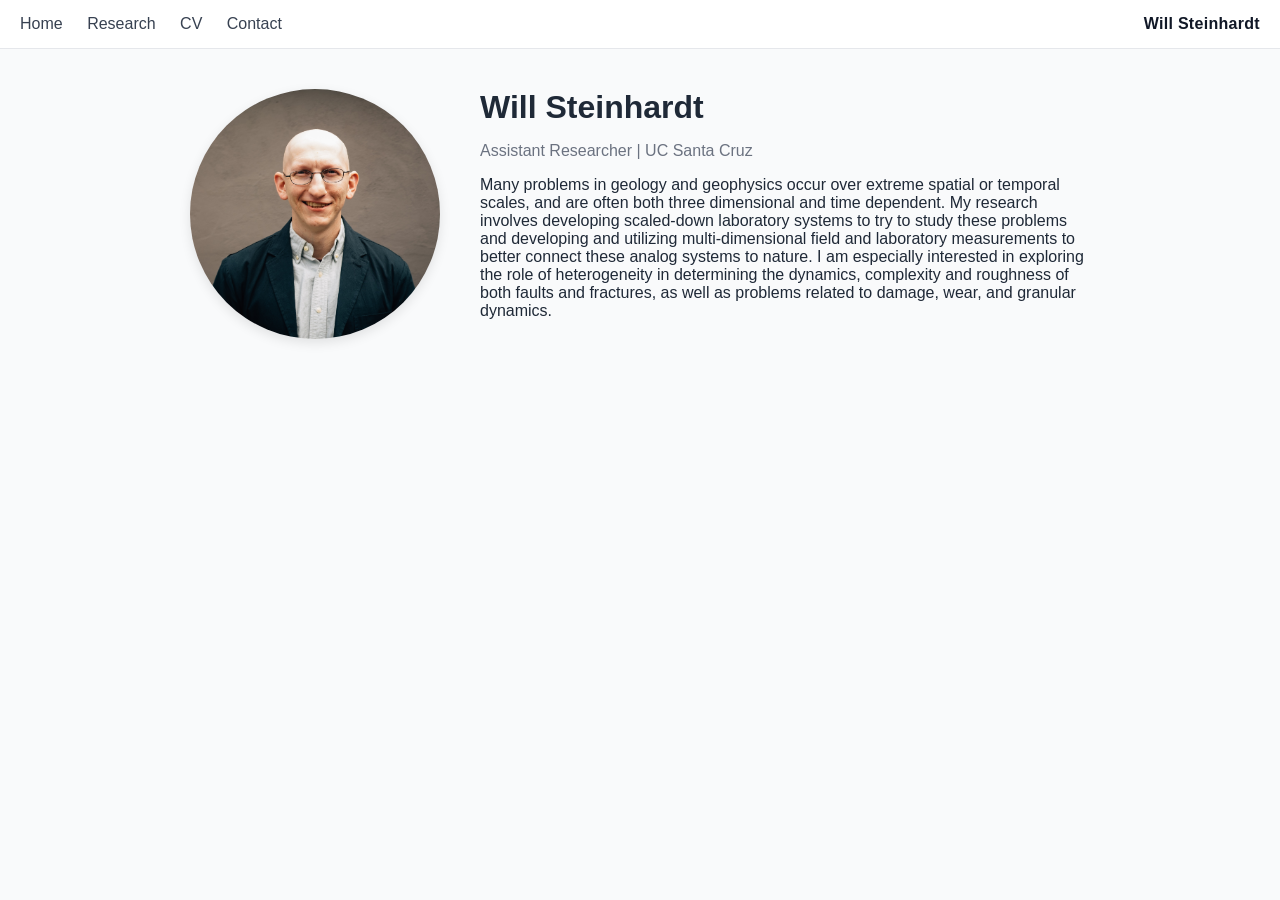
==== index.html @ 65336da1 "Update index.html" ====
<!DOCTYPE html>
<html>
<head>
    <title>Will Steinhardt</title>
    <meta name="viewport" content="width=device-width, initial-scale=1">
    <link rel="stylesheet" href="style.css">
</head>

    <!-- Google tag (gtag.js) -->
<script async src="https://www.googletagmanager.com/gtag/js?id=G-PKY3SVM5HY"></script>
<script>
  window.dataLayer = window.dataLayer || [];
  function gtag(){dataLayer.push(arguments);}
  gtag('js', new Date());

  gtag('config', 'G-PKY3SVM5HY');
</script>

<body>

<nav>
    <div class="nav-left">
        <a href="index.html">Home</a>
        <a href="research.html">Research</a>
        <a href="cv.pdf" target="_blank">CV</a>
        <a href="contact.html">Contact</a>
    </div>

    <div class="nav-right">
        <span class="nav-name">
            <a href="index.html">Will Steinhardt</a>
        </span>
    </div>
</nav>
    
<div class="container">

    <div class="profile">
    <div class="profile-left">
        <img src="images/profile.jpg">
    </div>

    <div class="profile-right">
        <h1>Will Steinhardt</h1>
        <p class="title">
            Assistant Researcher | UC Santa Cruz
        </p>

        <p>
                Many problems in geology and geophysics occur over extreme spatial or temporal scales, and are often both three dimensional and time dependent. My research involves developing scaled-down laboratory systems to try to study these problems and developing and utilizing multi-dimensional field and laboratory measurements to better connect these analog systems to nature. I am especially interested in exploring the role of heterogeneity in determining the dynamics, complexity and roughness of both faults and fractures, as well as problems related to damage, wear, and granular dynamics.

        </p>
    </div>
</div>


    

</div>

</body>
</html>
---- style.css ----
body {
    font-family: -apple-system, BlinkMacSystemFont, "Segoe UI", Roboto, sans-serif;
    margin: 0;
    background-color: #f9fafb;
    color: #1f2937;
}

/* Navigation */
nav {
    display: flex;
    justify-content: space-between;
    align-items: center;
    background: white;
    border-bottom: 1px solid #e5e7eb;
    padding: 15px 20px;
    position: sticky;
    top: 0;
}

.nav-left a {
    margin-right: 20px;
    text-decoration: none;
    color: #374151;
    font-weight: 500;
}

.nav-left a:hover {
    color: #111827;
}

.nav-name {
    font-weight: 600;
    color: #111827;
    letter-spacing: 0.3px;
}

.nav-name a {
    text-decoration: none;
    color: inherit;
}

/* Layout */
.container {
    max-width: 900px;
    margin: auto;
    padding: 40px 20px;
}

/* Cards */
.card, .project {
    background: white;
    padding: 20px;
    border-radius: 12px;
    margin-top: 20px;
    box-shadow: 0 4px 12px rgba(0,0,0,0.05);
}

/* Profile section */
.profile {
    display: grid;
    grid-template-columns: 250px 1fr;
    gap: 40px;
    align-items: start;
}

.profile-left img {
    width: 100%;
    border-radius: 50%;
    box-shadow: 0 4px 12px rgba(0,0,0,0.1);
}

.profile-right h1 {
    margin-top: 0;
    margin-bottom: 10px;
}

.title {
    color: #6b7280;
    margin-bottom: 15px;
}

/* Images & videos */
.project img,
.project video {
    width: 100%;
    border-radius: 10px;
    margin-top: 10px;
}

/* Multi-image rows */
.image-row {
    display: flex;
    gap: 10px;
    margin-top: 15px;
    align-items: flex-start;
}

.image-row img {
    width: 100%;
    height: 240px;   /* increase from auto */
    object-fit: contain;
    border-radius: 10px;
    flex: 1;
}

/* Buttons */
a.button {
    display: inline-block;
    padding: 12px 16px;
    background: #2563eb;
    color: white;
    border-radius: 8px;
    text-decoration: none;
    margin-top: 20px;
}

a.button:hover {
    background: #1d4ed8;
}

/* Email link */
a.email {
    color: #2563eb;
    text-decoration: none;
}

a.email:hover {
    text-decoration: underline;
}

.lightbox {
    display: none;
    position: fixed;
    z-index: 1000;
    top: 0;
    left: 0;
    width: 100%;
    height: 100%;
    background: rgba(0,0,0,0.8);
    justify-content: center;
    align-items: center;
}

.lightbox img {
    max-width: 100%;
    max-height: 85vh;
    display: block;
    border-radius: 6px;
}

.lightbox-content {
    background: white;
    padding: 10px;
    border-radius: 8px;
    border: 1px solid #e5e7eb;
    box-shadow: 0 8px 30px rgba(0,0,0,0.2);
}

.project img {
    cursor: pointer;
    transition: transform 0.2s ease;
}

.project img:hover {
    transform: scale(1.02);
}

.project-side {
    display: grid;
    grid-template-columns: 1.2fr 1fr;
    gap: 25px;
    align-items: center;
}

.project-side img {
    width: 100%;
    border-radius: 10px;
}

/* Mobile */
@media (max-width: 600px) {
    .profile {
        grid-template-columns: 1fr;
    }

    .profile-left {
        text-align: center;
    }

    .profile-left img {
        width: 180px;
    }

    .image-row {
        flex-direction: column;
    }

    nav {
        flex-direction: column;
        align-items: flex-start;
        gap: 10px;
    }

    .nav-right {
        align-self: flex-end;
    }
    .project-side {
        grid-template-columns: 1fr;
    }
}
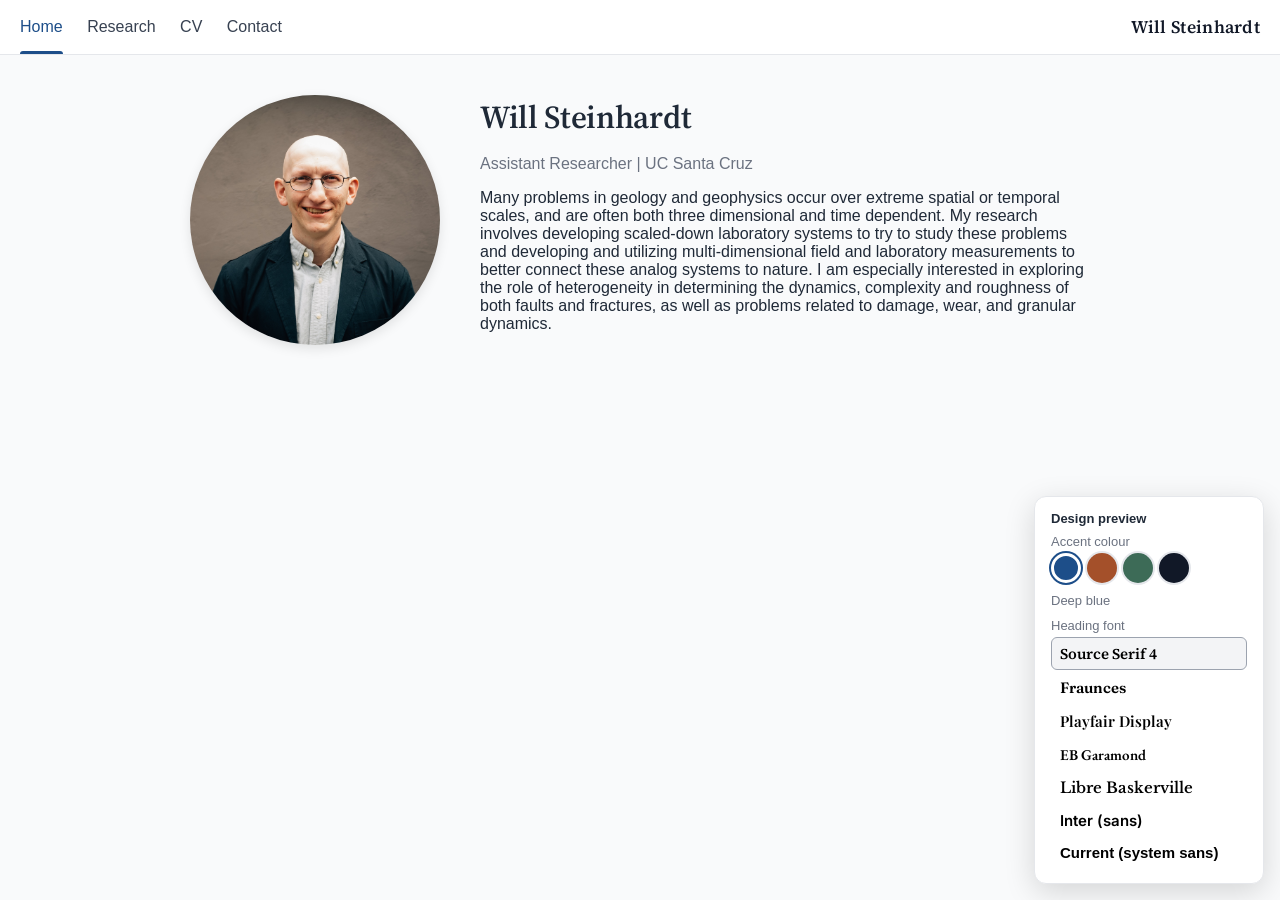
==== commit f28e4508: "Design preview: accent colour, heading font, sliding nav underline Co-Authored-By: Claude Opus 5.5 <" ====
--- a/index.html
+++ b/index.html
@@ -1,6 +1,7 @@
 <!DOCTYPE html>
 <html>
 <head>
+    <meta charset="utf-8">
     <title>Will Steinhardt</title>
     <meta name="viewport" content="width=device-width, initial-scale=1">
     <link rel="stylesheet" href="style.css">
@@ -58,5 +59,7 @@
 
 </div>
 
+<script src="nav.js"></script>
+<script src="preview-switcher.js"></script>
 </body>
 </html>
--- a/style.css
+++ b/style.css
@@ -1,3 +1,9 @@
+:root {
+    --accent: #1d4e89;
+    --accent-dark: #163b68;
+    --heading-font: "Source Serif 4", Georgia, serif;
+}
+
 body {
     font-family: -apple-system, BlinkMacSystemFont, "Segoe UI", Roboto, sans-serif;
     margin: 0;
@@ -15,6 +21,11 @@
     padding: 15px 20px;
     position: sticky;
     top: 0;
+    z-index: 10;
+}
+
+.nav-left {
+    position: relative;
 }
 
 .nav-left a {
@@ -22,13 +33,36 @@
     text-decoration: none;
     color: #374151;
     font-weight: 500;
-}
-
-.nav-left a:hover {
-    color: #111827;
+    transition: color 0.2s ease;
+}
+
+.nav-left a:hover,
+.nav-left a.active {
+    color: var(--accent);
+}
+
+/* Sliding underline that sits on the nav's bottom border */
+.nav-indicator {
+    position: absolute;
+    left: 0;
+    bottom: -18px;
+    height: 3px;
+    border-radius: 3px 3px 0 0;
+    background: var(--accent);
+    transition: transform 0.35s ease, width 0.35s ease, opacity 0.2s ease;
+    pointer-events: none;
+}
+
+/* Headings */
+h1, h2 {
+    font-family: var(--heading-font);
+    font-weight: 600;
+    letter-spacing: -0.01em;
 }
 
 .nav-name {
+    font-family: var(--heading-font);
+    font-size: 1.1em;
     font-weight: 600;
     color: #111827;
     letter-spacing: 0.3px;
@@ -95,7 +129,8 @@
     align-items: flex-start;
 }
 
-.image-row img {
+.image-row img,
+.image-row video {
     width: 100%;
     height: 240px;   /* increase from auto */
     object-fit: contain;
@@ -107,7 +142,7 @@
 a.button {
     display: inline-block;
     padding: 12px 16px;
-    background: #2563eb;
+    background: var(--accent);
     color: white;
     border-radius: 8px;
     text-decoration: none;
@@ -115,12 +150,12 @@
 }
 
 a.button:hover {
-    background: #1d4ed8;
+    background: var(--accent-dark);
 }
 
 /* Email link */
 a.email {
-    color: #2563eb;
+    color: var(--accent);
     text-decoration: none;
 }
 
@@ -201,6 +236,10 @@
         gap: 10px;
     }
 
+    .nav-indicator {
+        bottom: -6px;
+    }
+
     .nav-right {
         align-self: flex-end;
     }
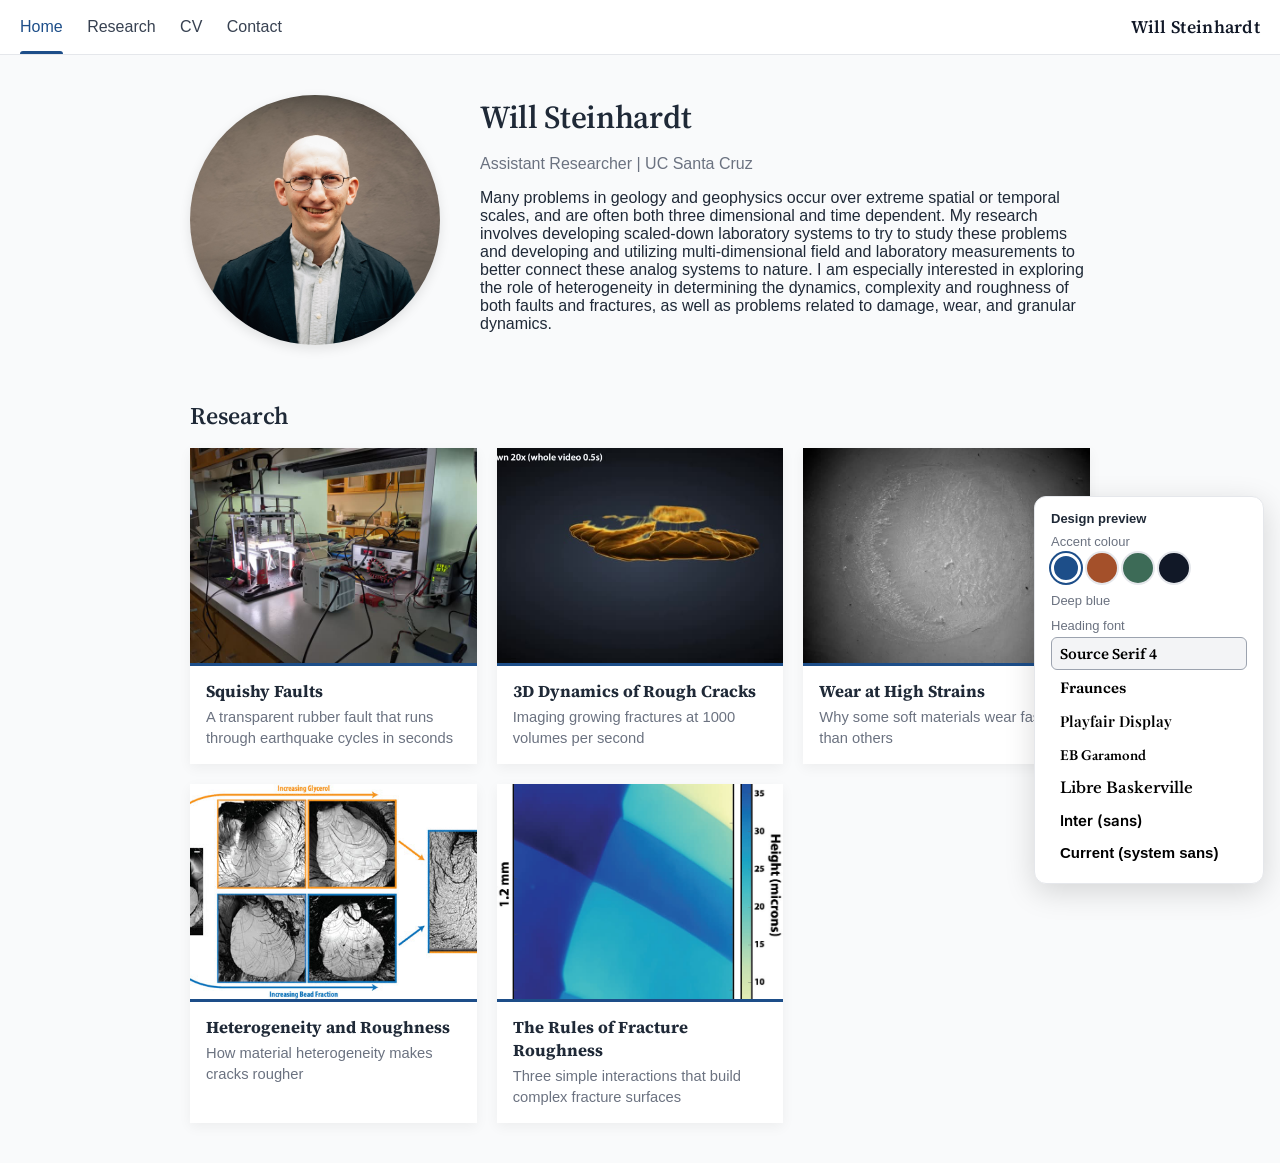
==== commit a314d099: "Preview: square research images with enlarge badge, home page research cards Co-Authored-By: Claude " ====
--- a/index.html
+++ b/index.html
@@ -54,8 +54,44 @@
     </div>
 </div>
 
-
-    
+    <h2 class="section-title">Research</h2>
+    <div class="highlights">
+        <a class="highlight" href="research.html#squishy-faults">
+            <img src="images/thumbs/squishy-faults.jpg" alt="Squishy Faults" loading="lazy">
+            <span class="highlight-text">
+                <strong>Squishy Faults</strong>
+                <span>A transparent rubber fault that runs through earthquake cycles in seconds</span>
+            </span>
+        </a>
+        <a class="highlight" href="research.html#3d-dynamics">
+            <img src="images/thumbs/3d-dynamics.jpg" alt="3D Dynamics of Rough Cracks" loading="lazy">
+            <span class="highlight-text">
+                <strong>3D Dynamics of Rough Cracks</strong>
+                <span>Imaging growing fractures at 1000 volumes per second</span>
+            </span>
+        </a>
+        <a class="highlight" href="research.html#wear">
+            <img src="images/thumbs/wear.jpg" alt="Wear at High Strains" loading="lazy">
+            <span class="highlight-text">
+                <strong>Wear at High Strains</strong>
+                <span>Why some soft materials wear faster than others</span>
+            </span>
+        </a>
+        <a class="highlight" href="research.html#heterogeneity">
+            <img src="images/thumbs/heterogeneity.jpg" alt="Heterogeneity and Roughness" loading="lazy">
+            <span class="highlight-text">
+                <strong>Heterogeneity and Roughness</strong>
+                <span>How material heterogeneity makes cracks rougher</span>
+            </span>
+        </a>
+        <a class="highlight" href="research.html#roughness-rules">
+            <img src="images/thumbs/roughness-rules.jpg" alt="The Rules of Fracture Roughness" loading="lazy">
+            <span class="highlight-text">
+                <strong>The Rules of Fracture Roughness</strong>
+                <span>Three simple interactions that build complex fracture surfaces</span>
+            </span>
+        </a>
+    </div>
 
 </div>
 
--- a/style.css
+++ b/style.css
@@ -117,25 +117,88 @@
 .project img,
 .project video {
     width: 100%;
-    border-radius: 10px;
     margin-top: 10px;
 }
 
 /* Multi-image rows */
 .image-row {
     display: flex;
-    gap: 10px;
+    gap: 12px;
     margin-top: 15px;
     align-items: flex-start;
-}
-
-.image-row img,
+    justify-content: center;
+}
+
 .image-row video {
     width: 100%;
-    height: 240px;   /* increase from auto */
+    height: 240px;
     object-fit: contain;
-    border-radius: 10px;
     flex: 1;
+}
+
+/* Click-to-enlarge images: the frame hugs the picture, with an expand badge */
+.zoomable {
+    position: relative;
+    display: inline-block;
+    line-height: 0;
+    min-width: 0;
+    margin-top: 10px;
+    cursor: zoom-in;
+}
+
+.image-row .zoomable {
+    margin-top: 0;
+    flex: 0 1 auto;
+}
+
+.zoomable img {
+    display: block;
+    width: auto;
+    height: auto;
+    max-width: 100%;
+    max-height: 240px;
+    margin: 0;
+}
+
+.zoomable::after {
+    content: "";
+    position: absolute;
+    inset: 0;
+    background: rgba(0,0,0,0);
+    transition: background 0.2s ease;
+}
+
+.zoomable:hover::after {
+    background: rgba(0,0,0,0.08);
+}
+
+.zoom-hint {
+    position: absolute;
+    right: 8px;
+    bottom: 8px;
+    z-index: 1;
+    width: 30px;
+    height: 30px;
+    border-radius: 50%;
+    display: flex;
+    align-items: center;
+    justify-content: center;
+    background: rgba(255,255,255,0.92);
+    color: #1f2937;
+    box-shadow: 0 1px 4px rgba(0,0,0,0.25);
+    transition: background 0.2s ease, color 0.2s ease, transform 0.2s ease;
+}
+
+.zoomable:hover .zoom-hint,
+.zoomable:focus-visible .zoom-hint {
+    background: var(--accent);
+    color: white;
+    transform: scale(1.1);
+}
+
+.zoomable:focus-visible {
+    outline: 3px solid var(--accent);
+    outline-offset: 3px;
 }
 
 /* Buttons */
@@ -180,7 +243,6 @@
     max-width: 100%;
     max-height: 85vh;
     display: block;
-    border-radius: 6px;
 }
 
 .lightbox-content {
@@ -191,15 +253,6 @@
     box-shadow: 0 8px 30px rgba(0,0,0,0.2);
 }
 
-.project img {
-    cursor: pointer;
-    transition: transform 0.2s ease;
-}
-
-.project img:hover {
-    transform: scale(1.02);
-}
-
 .project-side {
     display: grid;
     grid-template-columns: 1.2fr 1fr;
@@ -207,10 +260,7 @@
     align-items: center;
 }
 
-.project-side img {
-    width: 100%;
-    border-radius: 10px;
-}
+
 
 /* Mobile */
 @media (max-width: 600px) {
@@ -228,6 +278,11 @@
 
     .image-row {
         flex-direction: column;
+        align-items: center;
+    }
+
+    .zoomable img {
+        max-height: 320px;
     }
 
     nav {
@@ -247,3 +302,64 @@
         grid-template-columns: 1fr;
     }
 }
+
+/* Home page research highlights */
+.project {
+    scroll-margin-top: 80px;
+}
+
+.section-title {
+    margin-top: 50px;
+    margin-bottom: 16px;
+}
+
+.highlights {
+    display: grid;
+    grid-template-columns: repeat(auto-fill, minmax(260px, 1fr));
+    gap: 20px;
+}
+
+.highlight {
+    display: block;
+    background: white;
+    color: inherit;
+    text-decoration: none;
+    box-shadow: 0 4px 12px rgba(0,0,0,0.05);
+    transition: transform 0.2s ease, box-shadow 0.2s ease;
+}
+
+.highlight img {
+    display: block;
+    width: 100%;
+    aspect-ratio: 4 / 3;
+    object-fit: cover;
+    background: #111827;
+}
+
+.highlight-text {
+    display: block;
+    padding: 14px 16px 16px;
+    border-top: 3px solid var(--accent);
+}
+
+.highlight-text strong {
+    display: block;
+    font-family: var(--heading-font);
+    font-size: 1.05em;
+    margin-bottom: 4px;
+}
+
+.highlight-text span {
+    color: #6b7280;
+    font-size: 0.92em;
+    line-height: 1.4;
+}
+
+.highlight:hover {
+    transform: translateY(-3px);
+    box-shadow: 0 10px 24px rgba(0,0,0,0.1);
+}
+
+.highlight:hover strong {
+    color: var(--accent);
+}
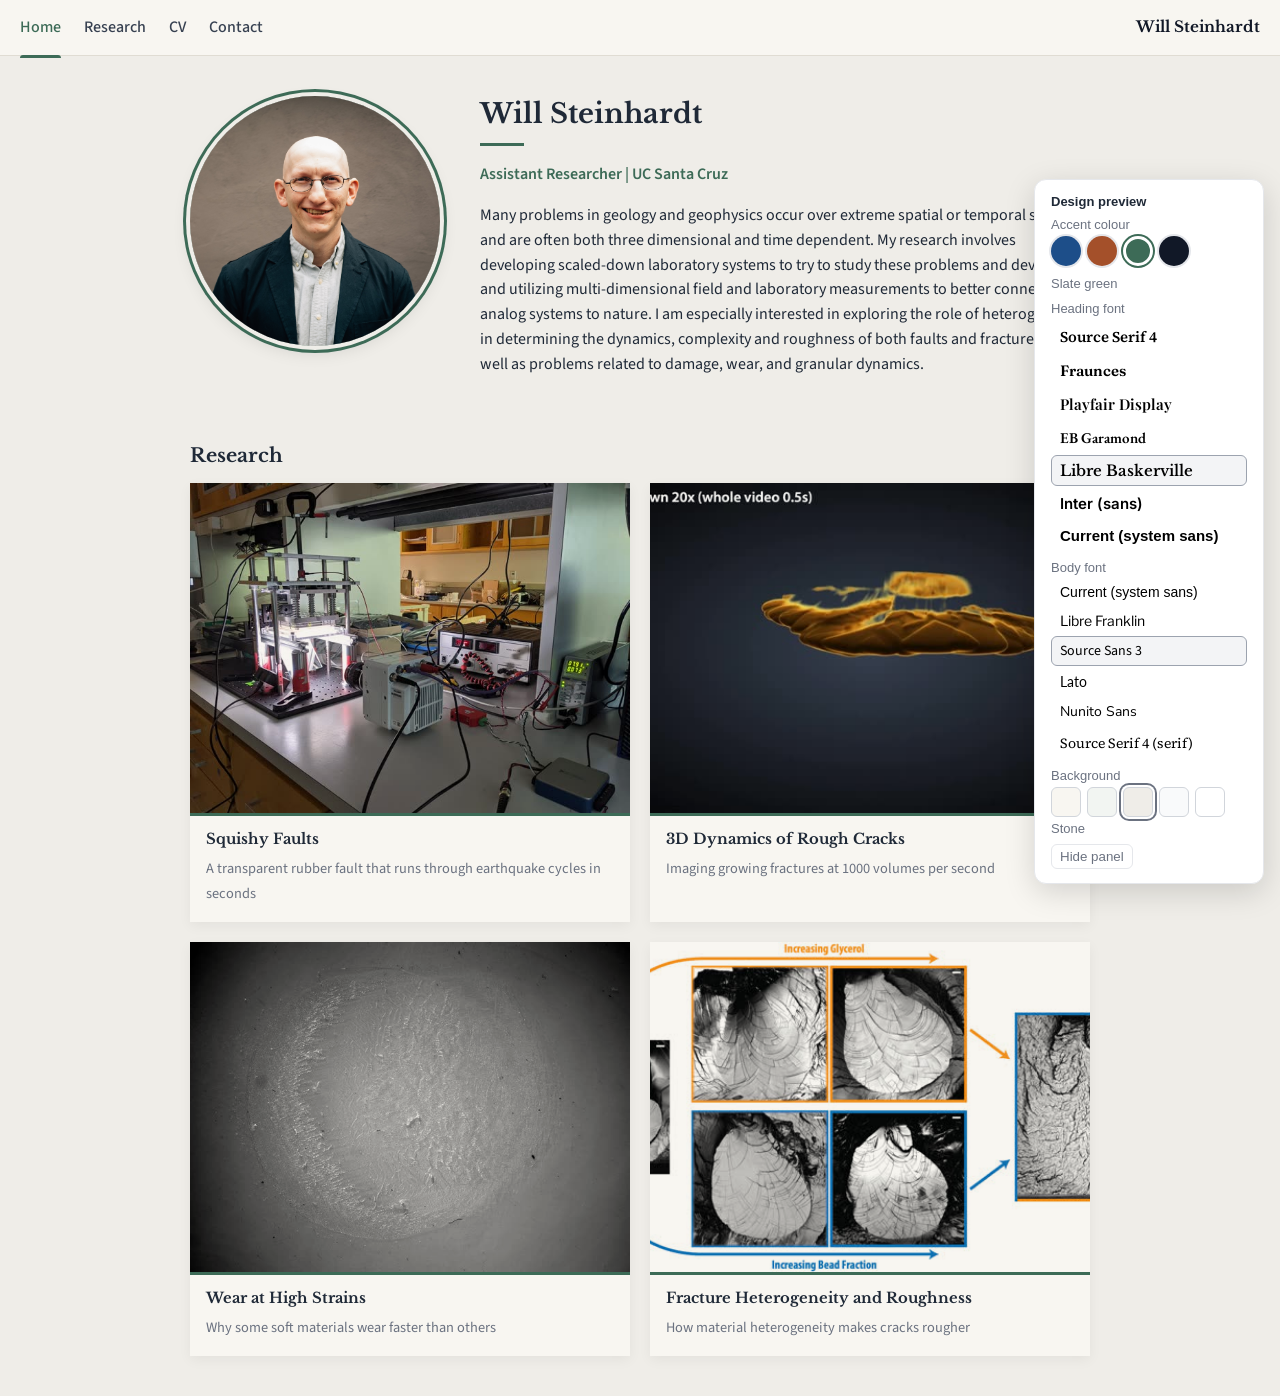
==== commit fb4c16c7: "Preview: home research cards as 2x2 grid Co-Authored-By: Claude Opus 5.5 <noreply@anthropic.com>" ====
--- a/index.html
+++ b/index.html
@@ -78,17 +78,10 @@
             </span>
         </a>
         <a class="highlight" href="research.html#heterogeneity">
-            <img src="images/thumbs/heterogeneity.jpg" alt="Heterogeneity and Roughness" loading="lazy">
+            <img src="images/thumbs/heterogeneity.jpg" alt="Fracture Heterogeneity and Roughness" loading="lazy">
             <span class="highlight-text">
-                <strong>Heterogeneity and Roughness</strong>
+                <strong>Fracture Heterogeneity and Roughness</strong>
                 <span>How material heterogeneity makes cracks rougher</span>
-            </span>
-        </a>
-        <a class="highlight" href="research.html#roughness-rules">
-            <img src="images/thumbs/roughness-rules.jpg" alt="The Rules of Fracture Roughness" loading="lazy">
-            <span class="highlight-text">
-                <strong>The Rules of Fracture Roughness</strong>
-                <span>Three simple interactions that build complex fracture surfaces</span>
             </span>
         </a>
     </div>
--- a/style.css
+++ b/style.css
@@ -1,14 +1,24 @@
 :root {
-    --accent: #1d4e89;
-    --accent-dark: #163b68;
-    --heading-font: "Source Serif 4", Georgia, serif;
+    --accent: #3d6b57;
+    --accent-dark: #2f5343;
+    --accent-light: #e3ede8;
+    --page-bg: #efede8;
+    --surface: #f8f6f1;
+    --border: #e0dcd3;
+    --heading-font: "Libre Baskerville", Georgia, serif;
+    --body-font: "Source Sans 3", -apple-system, BlinkMacSystemFont, "Segoe UI", Roboto, sans-serif;
 }
 
 body {
-    font-family: -apple-system, BlinkMacSystemFont, "Segoe UI", Roboto, sans-serif;
+    font-family: var(--body-font);
     margin: 0;
-    background-color: #f9fafb;
+    background-color: var(--page-bg);
     color: #1f2937;
+    line-height: 1.55;
+}
+
+::selection {
+    background: var(--accent-light);
 }
 
 /* Navigation */
@@ -16,8 +26,8 @@
     display: flex;
     justify-content: space-between;
     align-items: center;
-    background: white;
-    border-bottom: 1px solid #e5e7eb;
+    background: var(--surface);
+    border-bottom: 1px solid var(--border);
     padding: 15px 20px;
     position: sticky;
     top: 0;
@@ -53,24 +63,46 @@
     pointer-events: none;
 }
 
+.nav-name {
+    font-family: var(--heading-font);
+    font-size: 0.95em;
+    font-weight: 700;
+    color: #111827;
+}
+
+.nav-name a {
+    text-decoration: none;
+    color: inherit;
+}
+
 /* Headings */
 h1, h2 {
     font-family: var(--heading-font);
-    font-weight: 600;
-    letter-spacing: -0.01em;
-}
-
-.nav-name {
-    font-family: var(--heading-font);
-    font-size: 1.1em;
-    font-weight: 600;
-    color: #111827;
-    letter-spacing: 0.3px;
-}
-
-.nav-name a {
-    text-decoration: none;
-    color: inherit;
+    font-weight: 700;
+    line-height: 1.3;
+}
+
+h1 {
+    font-size: 1.7em;
+}
+
+/* Short accent rule under page titles */
+h1::after {
+    content: "";
+    display: block;
+    width: 44px;
+    height: 3px;
+    margin-top: 12px;
+    background: var(--accent);
+}
+
+h2 {
+    font-size: 1.2em;
+}
+
+.project h2 {
+    color: var(--accent);
+    margin-top: 0.3em;
 }
 
 /* Layout */
@@ -82,11 +114,20 @@
 
 /* Cards */
 .card, .project {
-    background: white;
-    padding: 20px;
-    border-radius: 12px;
-    margin-top: 20px;
+    background: var(--surface);
+    padding: 20px 24px;
+    border-radius: 6px;
+    border-top: 3px solid var(--accent);
+    margin-top: 24px;
     box-shadow: 0 4px 12px rgba(0,0,0,0.05);
+}
+
+.card strong {
+    color: var(--accent);
+}
+
+.project {
+    scroll-margin-top: 80px;
 }
 
 /* Profile section */
@@ -100,16 +141,17 @@
 .profile-left img {
     width: 100%;
     border-radius: 50%;
-    box-shadow: 0 4px 12px rgba(0,0,0,0.1);
+    box-shadow: 0 0 0 4px var(--page-bg), 0 0 0 7px var(--accent), 0 6px 18px rgba(0,0,0,0.12);
 }
 
 .profile-right h1 {
     margin-top: 0;
-    margin-bottom: 10px;
+    margin-bottom: 14px;
 }
 
 .title {
-    color: #6b7280;
+    color: var(--accent);
+    font-weight: 600;
     margin-bottom: 15px;
 }
 
@@ -120,7 +162,7 @@
     margin-top: 10px;
 }
 
-/* Multi-image rows */
+/* Multi-image rows: every item in a row shares one height (set by research.html's script) */
 .image-row {
     display: flex;
     gap: 12px;
@@ -129,35 +171,40 @@
     justify-content: center;
 }
 
-.image-row video {
-    width: 100%;
-    height: 240px;
-    object-fit: contain;
-    flex: 1;
-}
-
-/* Click-to-enlarge images: the frame hugs the picture, with an expand badge */
+/* Click-to-enlarge images and clips, with an expand badge on hover */
 .zoomable {
     position: relative;
-    display: inline-block;
+    display: block;
+    flex: none;
     line-height: 0;
-    min-width: 0;
-    margin-top: 10px;
     cursor: zoom-in;
 }
 
-.image-row .zoomable {
-    margin-top: 0;
-    flex: 0 1 auto;
-}
-
-.zoomable img {
-    display: block;
+.zoomable img,
+.zoomable video {
+    display: block;
+    width: 100%;
+    height: 100%;
+    margin: 0;
+    object-fit: cover;
+}
+
+/* Multiply blends white figure backgrounds into the warm card colour
+   (other colours shift by only a few percent) */
+.zoomable img,
+.zoomable video,
+.lightbox img,
+.lightbox video,
+.highlight img {
+    mix-blend-mode: multiply;
+}
+
+/* Before the script sizes a row, keep items at a sane height */
+.image-row:not(.laid-out) .zoomable img,
+.image-row:not(.laid-out) .zoomable video {
     width: auto;
-    height: auto;
     max-width: 100%;
-    max-height: 240px;
-    margin: 0;
+    height: 240px;
 }
 
 .zoomable::after {
@@ -183,17 +230,26 @@
     display: flex;
     align-items: center;
     justify-content: center;
-    background: rgba(255,255,255,0.92);
-    color: #1f2937;
+    background: var(--accent);
+    color: white;
     box-shadow: 0 1px 4px rgba(0,0,0,0.25);
-    transition: background 0.2s ease, color 0.2s ease, transform 0.2s ease;
+    opacity: 0;
+    transform: scale(0.85);
+    transition: opacity 0.2s ease, transform 0.2s ease;
 }
 
 .zoomable:hover .zoom-hint,
 .zoomable:focus-visible .zoom-hint {
-    background: var(--accent);
-    color: white;
-    transform: scale(1.1);
+    opacity: 1;
+    transform: scale(1);
+}
+
+/* Touch screens have no hover, so keep a small, faint badge visible */
+@media (hover: none) {
+    .zoom-hint {
+        opacity: 0.75;
+        transform: scale(0.8);
+    }
 }
 
 .zoomable:focus-visible {
@@ -207,7 +263,7 @@
     padding: 12px 16px;
     background: var(--accent);
     color: white;
-    border-radius: 8px;
+    border-radius: 6px;
     text-decoration: none;
     margin-top: 20px;
 }
@@ -226,6 +282,7 @@
     text-decoration: underline;
 }
 
+/* Lightbox */
 .lightbox {
     display: none;
     position: fixed;
@@ -237,20 +294,22 @@
     background: rgba(0,0,0,0.8);
     justify-content: center;
     align-items: center;
-}
-
-.lightbox img {
-    max-width: 100%;
+    cursor: zoom-out;
+}
+
+.lightbox img,
+.lightbox video {
+    max-width: 92vw;
     max-height: 85vh;
     display: block;
 }
 
 .lightbox-content {
-    background: white;
+    background: var(--surface);
     padding: 10px;
-    border-radius: 8px;
-    border: 1px solid #e5e7eb;
+    border-top: 3px solid var(--accent);
     box-shadow: 0 8px 30px rgba(0,0,0,0.2);
+    cursor: default;
 }
 
 .project-side {
@@ -260,7 +319,62 @@
     align-items: center;
 }
 
-
+/* Home page research highlights */
+.section-title {
+    margin-top: 50px;
+    margin-bottom: 16px;
+}
+
+.highlights {
+    display: grid;
+    grid-template-columns: repeat(2, 1fr);
+    gap: 20px;
+}
+
+.highlight {
+    display: block;
+    background: var(--surface);
+    color: inherit;
+    text-decoration: none;
+    box-shadow: 0 4px 12px rgba(0,0,0,0.05);
+    transition: transform 0.2s ease, box-shadow 0.2s ease;
+}
+
+.highlight img {
+    display: block;
+    width: 100%;
+    aspect-ratio: 4 / 3;
+    object-fit: cover;
+}
+
+.highlight-text {
+    display: block;
+    padding: 14px 16px 16px;
+    border-top: 3px solid var(--accent);
+}
+
+.highlight-text strong {
+    display: block;
+    font-family: var(--heading-font);
+    font-size: 0.92em;
+    line-height: 1.35;
+    margin-bottom: 6px;
+}
+
+.highlight-text span {
+    color: #6b7280;
+    font-size: 0.9em;
+    line-height: 1.4;
+}
+
+.highlight:hover {
+    transform: translateY(-3px);
+    box-shadow: 0 10px 24px rgba(0,0,0,0.1);
+}
+
+.highlight:hover strong {
+    color: var(--accent);
+}
 
 /* Mobile */
 @media (max-width: 600px) {
@@ -281,10 +395,6 @@
         align-items: center;
     }
 
-    .zoomable img {
-        max-height: 320px;
-    }
-
     nav {
         flex-direction: column;
         align-items: flex-start;
@@ -298,68 +408,93 @@
     .nav-right {
         align-self: flex-end;
     }
+
     .project-side {
         grid-template-columns: 1fr;
     }
-}
-
-/* Home page research highlights */
-.project {
-    scroll-margin-top: 80px;
-}
-
-.section-title {
-    margin-top: 50px;
-    margin-bottom: 16px;
-}
-
-.highlights {
-    display: grid;
-    grid-template-columns: repeat(auto-fill, minmax(260px, 1fr));
-    gap: 20px;
-}
-
-.highlight {
-    display: block;
-    background: white;
-    color: inherit;
-    text-decoration: none;
-    box-shadow: 0 4px 12px rgba(0,0,0,0.05);
-    transition: transform 0.2s ease, box-shadow 0.2s ease;
-}
-
-.highlight img {
-    display: block;
-    width: 100%;
-    aspect-ratio: 4 / 3;
-    object-fit: cover;
-    background: #111827;
-}
-
-.highlight-text {
-    display: block;
-    padding: 14px 16px 16px;
-    border-top: 3px solid var(--accent);
-}
-
-.highlight-text strong {
-    display: block;
-    font-family: var(--heading-font);
-    font-size: 1.05em;
-    margin-bottom: 4px;
-}
-
-.highlight-text span {
+
+    .highlights {
+        grid-template-columns: 1fr;
+    }
+}
+
+/* Related publications at the bottom of each research card */
+.pubs {
+    margin-top: 22px;
+    padding-top: 14px;
+    border-top: 1px solid var(--border);
+}
+
+.pubs h3 {
+    margin: 0 0 8px;
+    font-size: 0.78em;
+    font-weight: 600;
+    letter-spacing: 0.08em;
+    text-transform: uppercase;
+    color: #6b7280;
+}
+
+.pubs ul {
+    list-style: none;
+    margin: 0;
+    padding: 0;
+}
+
+.pubs li {
+    padding: 6px 0 6px 18px;
+    position: relative;
+    line-height: 1.4;
+}
+
+.pubs li::before {
+    content: "";
+    position: absolute;
+    left: 2px;
+    top: 0.95em;
+    width: 7px;
+    height: 7px;
+    background: var(--accent);
+}
+
+.pubs li > a,
+.pub-title {
+    font-weight: 600;
+    color: #1f2937;
+    text-decoration: none;
+}
+
+.pubs li > a {
+    color: var(--accent);
+}
+
+.pubs li > a:hover {
+    text-decoration: underline;
+}
+
+.pubs li > a::after {
+    content: " \2197";
+    font-size: 0.85em;
+}
+
+.pub-venue {
+    display: block;
     color: #6b7280;
     font-size: 0.92em;
-    line-height: 1.4;
-}
-
-.highlight:hover {
-    transform: translateY(-3px);
-    box-shadow: 0 10px 24px rgba(0,0,0,0.1);
-}
-
-.highlight:hover strong {
-    color: var(--accent);
-}
+    font-style: italic;
+}
+
+.pub-tag {
+    font-style: normal;
+    font-size: 0.85em;
+    margin-left: 6px;
+    padding: 1px 7px;
+    border: 1px solid var(--accent);
+    color: var(--accent);
+    text-decoration: none;
+    white-space: nowrap;
+}
+
+.pub-tag:hover {
+    background: var(--accent);
+    color: white;
+}
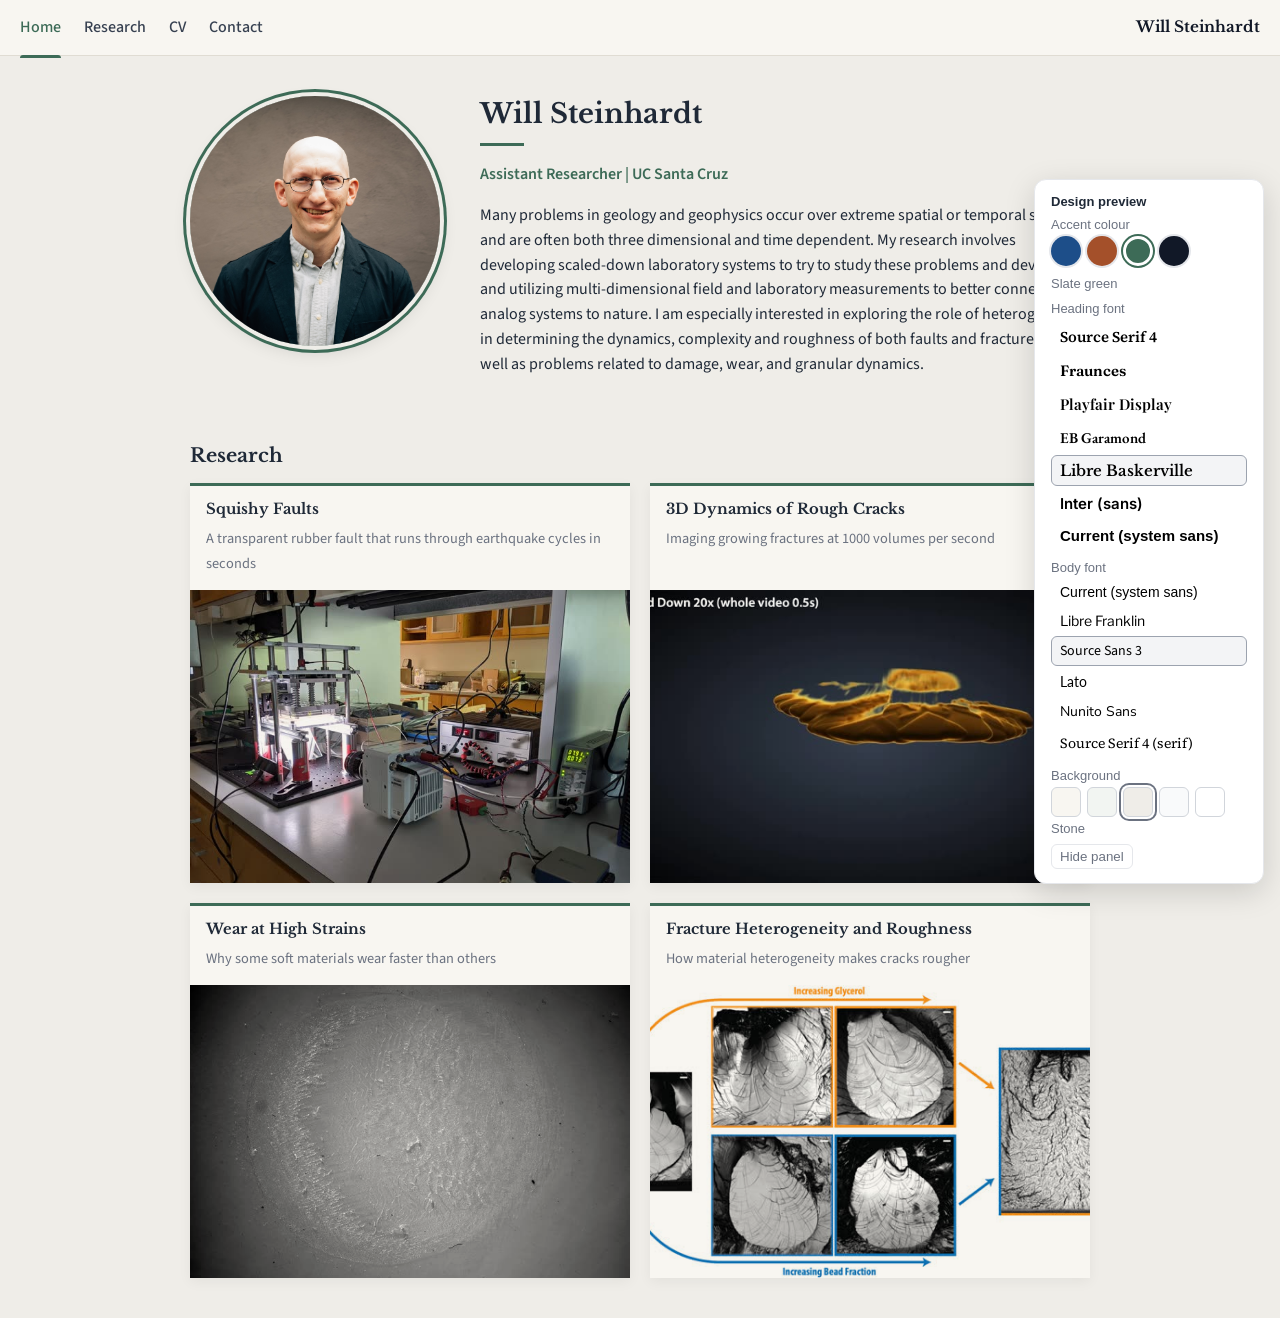
==== commit 5d00f9b1: "Preview: card titles above images, shorter thumbnails Co-Authored-By: Claude Opus 5.5 <noreply@anthr" ====
--- a/index.html
+++ b/index.html
@@ -57,32 +57,32 @@
     <h2 class="section-title">Research</h2>
     <div class="highlights">
         <a class="highlight" href="research.html#squishy-faults">
-            <img src="images/thumbs/squishy-faults.jpg" alt="Squishy Faults" loading="lazy">
             <span class="highlight-text">
                 <strong>Squishy Faults</strong>
                 <span>A transparent rubber fault that runs through earthquake cycles in seconds</span>
             </span>
+            <img src="images/thumbs/squishy-faults.jpg" alt="Squishy Faults" loading="lazy">
         </a>
         <a class="highlight" href="research.html#3d-dynamics">
-            <img src="images/thumbs/3d-dynamics.jpg" alt="3D Dynamics of Rough Cracks" loading="lazy">
             <span class="highlight-text">
                 <strong>3D Dynamics of Rough Cracks</strong>
                 <span>Imaging growing fractures at 1000 volumes per second</span>
             </span>
+            <img src="images/thumbs/3d-dynamics.jpg" alt="3D Dynamics of Rough Cracks" loading="lazy">
         </a>
         <a class="highlight" href="research.html#wear">
-            <img src="images/thumbs/wear.jpg" alt="Wear at High Strains" loading="lazy">
             <span class="highlight-text">
                 <strong>Wear at High Strains</strong>
                 <span>Why some soft materials wear faster than others</span>
             </span>
+            <img src="images/thumbs/wear.jpg" alt="Wear at High Strains" loading="lazy">
         </a>
         <a class="highlight" href="research.html#heterogeneity">
-            <img src="images/thumbs/heterogeneity.jpg" alt="Fracture Heterogeneity and Roughness" loading="lazy">
             <span class="highlight-text">
                 <strong>Fracture Heterogeneity and Roughness</strong>
                 <span>How material heterogeneity makes cracks rougher</span>
             </span>
+            <img src="images/thumbs/heterogeneity.jpg" alt="Fracture Heterogeneity and Roughness" loading="lazy">
         </a>
     </div>
 
--- a/style.css
+++ b/style.css
@@ -332,7 +332,9 @@
 }
 
 .highlight {
-    display: block;
+    display: flex;
+    flex-direction: column;
+    border-top: 3px solid var(--accent);
     background: var(--surface);
     color: inherit;
     text-decoration: none;
@@ -343,14 +345,14 @@
 .highlight img {
     display: block;
     width: 100%;
-    aspect-ratio: 4 / 3;
+    aspect-ratio: 3 / 2;
     object-fit: cover;
 }
 
 .highlight-text {
     display: block;
-    padding: 14px 16px 16px;
-    border-top: 3px solid var(--accent);
+    padding: 14px 16px 14px;
+    flex: 1;
 }
 
 .highlight-text strong {
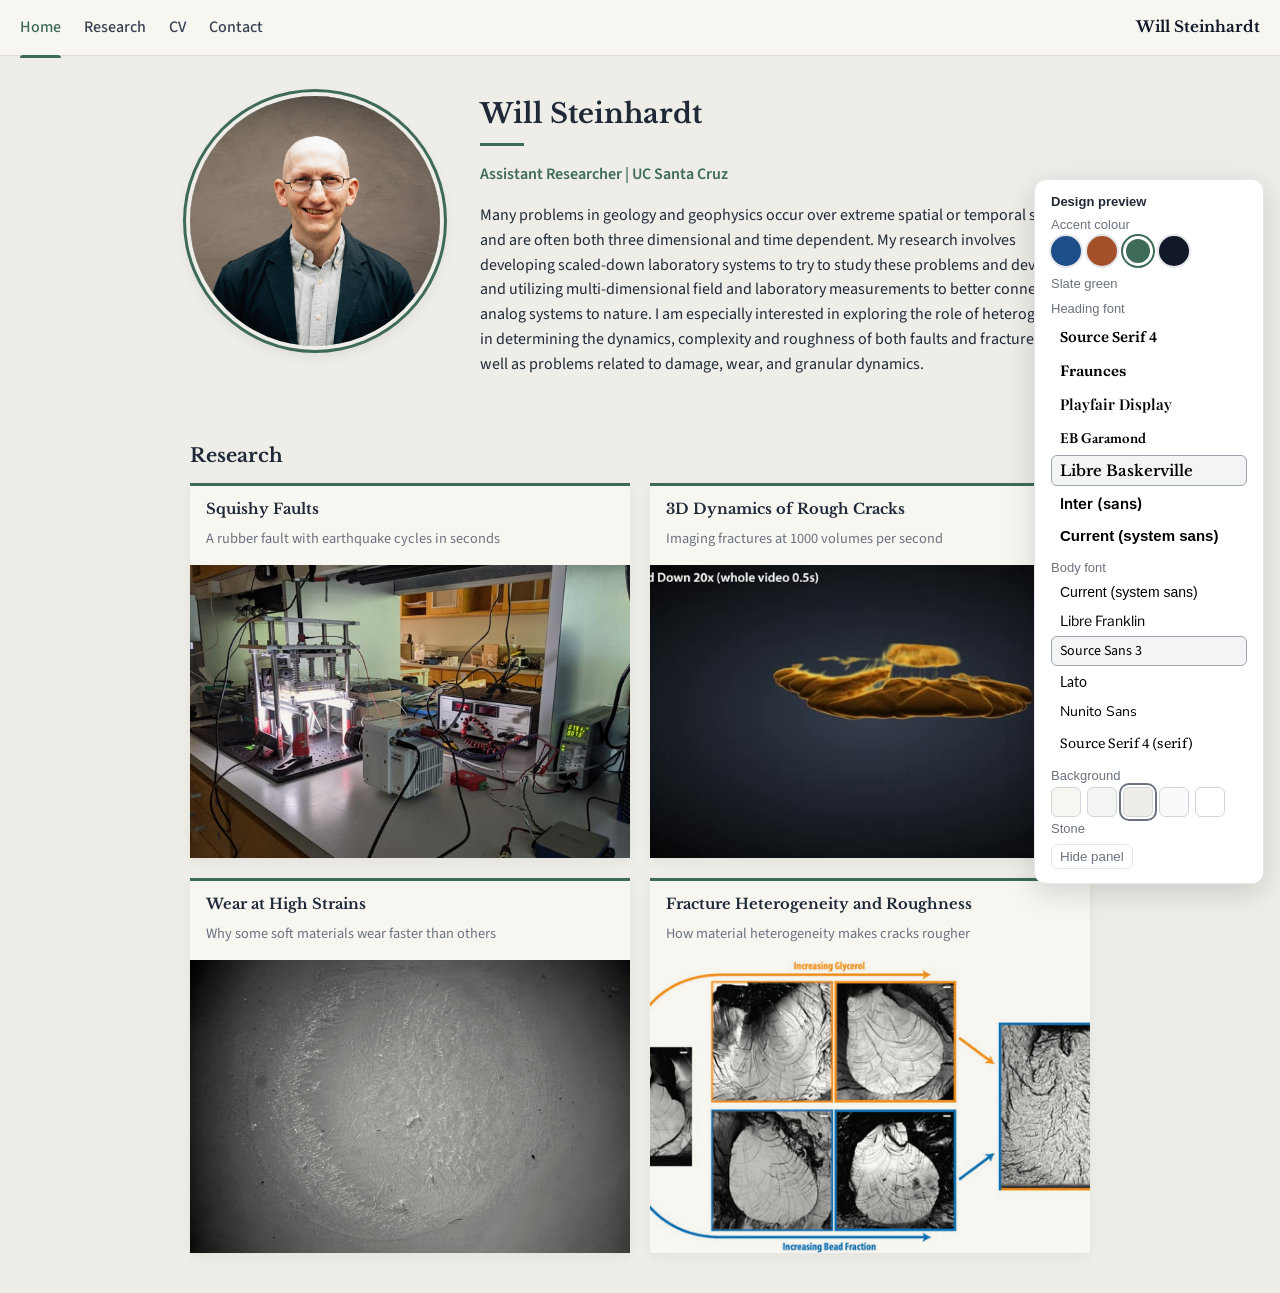
==== commit 6734c0da: "Preview: square cards, one-line card subtitles at all widths Co-Authored-By: Claude Opus 5.5 <norepl" ====
--- a/index.html
+++ b/index.html
@@ -59,14 +59,14 @@
         <a class="highlight" href="research.html#squishy-faults">
             <span class="highlight-text">
                 <strong>Squishy Faults</strong>
-                <span>A transparent rubber fault that runs through earthquake cycles in seconds</span>
+                <span>A rubber fault with earthquake cycles in seconds</span>
             </span>
             <img src="images/thumbs/squishy-faults.jpg" alt="Squishy Faults" loading="lazy">
         </a>
         <a class="highlight" href="research.html#3d-dynamics">
             <span class="highlight-text">
                 <strong>3D Dynamics of Rough Cracks</strong>
-                <span>Imaging growing fractures at 1000 volumes per second</span>
+                <span>Imaging fractures at 1000 volumes per second</span>
             </span>
             <img src="images/thumbs/3d-dynamics.jpg" alt="3D Dynamics of Rough Cracks" loading="lazy">
         </a>
--- a/style.css
+++ b/style.css
@@ -116,7 +116,6 @@
 .card, .project {
     background: var(--surface);
     padding: 20px 24px;
-    border-radius: 6px;
     border-top: 3px solid var(--accent);
     margin-top: 24px;
     box-shadow: 0 4px 12px rgba(0,0,0,0.05);
@@ -378,6 +377,13 @@
     color: var(--accent);
 }
 
+/* Home cards go to one column before their one-line subtitles would wrap */
+@media (max-width: 800px) {
+    .highlights {
+        grid-template-columns: 1fr;
+    }
+}
+
 /* Mobile */
 @media (max-width: 600px) {
     .profile {
@@ -415,8 +421,12 @@
         grid-template-columns: 1fr;
     }
 
-    .highlights {
-        grid-template-columns: 1fr;
+    .highlight-text {
+        padding: 12px;
+    }
+
+    .highlight-text span {
+        font-size: 0.85em;
     }
 }
 
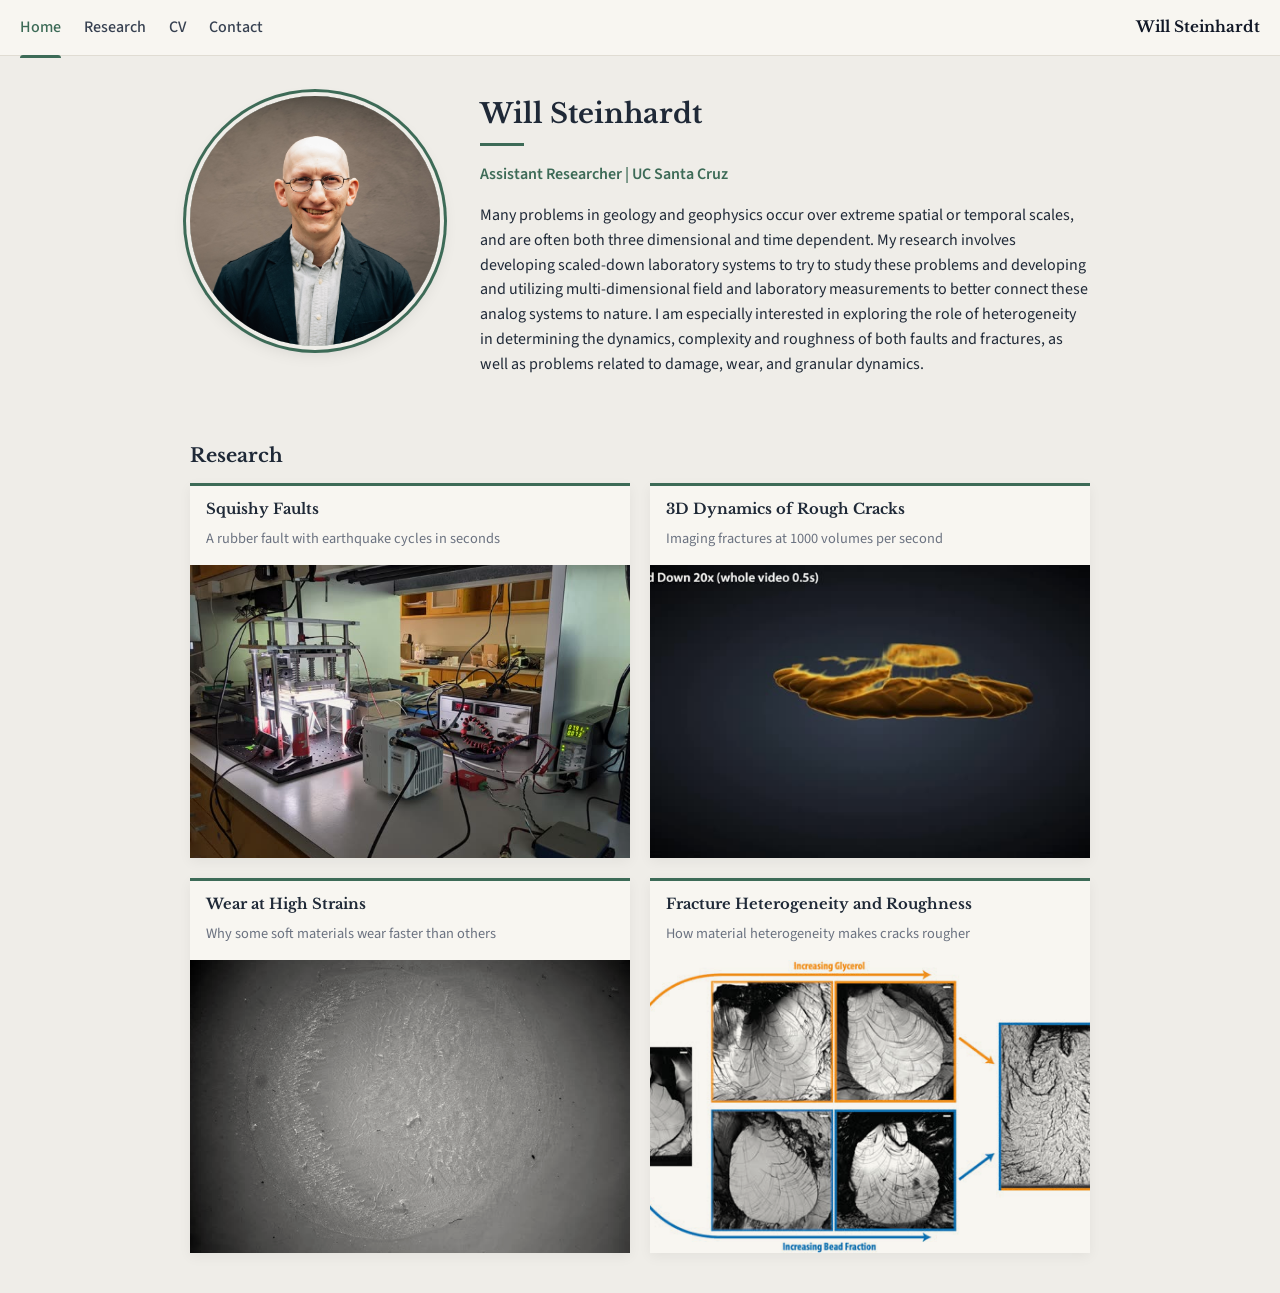
==== commit c9f141c1: "Load Libre Baskerville and Source Sans 3; remove design preview panel Co-Authored-By: Claude Opus 5." ====
--- a/index.html
+++ b/index.html
@@ -4,6 +4,9 @@
     <meta charset="utf-8">
     <title>Will Steinhardt</title>
     <meta name="viewport" content="width=device-width, initial-scale=1">
+    <link rel="preconnect" href="https://fonts.googleapis.com">
+    <link rel="preconnect" href="https://fonts.gstatic.com" crossorigin>
+    <link rel="stylesheet" href="https://fonts.googleapis.com/css2?family=Libre+Baskerville:wght@400;700&family=Source+Sans+3:wght@400;500;600&display=swap">
     <link rel="stylesheet" href="style.css">
 </head>
 
@@ -89,6 +92,5 @@
 </div>
 
 <script src="nav.js"></script>
-<script src="preview-switcher.js"></script>
 </body>
 </html>
--- a/style.css
+++ b/style.css
@@ -432,14 +432,15 @@
 
 /* Related publications at the bottom of each research card */
 .pubs {
-    margin-top: 22px;
-    padding-top: 14px;
+    margin-top: 16px;
+    padding-top: 10px;
+    font-size: 0.9em;
     border-top: 1px solid var(--border);
 }
 
 .pubs h3 {
-    margin: 0 0 8px;
-    font-size: 0.78em;
+    margin: 0 0 4px;
+    font-size: 0.8em;
     font-weight: 600;
     letter-spacing: 0.08em;
     text-transform: uppercase;
@@ -453,18 +454,18 @@
 }
 
 .pubs li {
-    padding: 6px 0 6px 18px;
+    padding: 2px 0 2px 16px;
     position: relative;
-    line-height: 1.4;
+    line-height: 1.45;
 }
 
 .pubs li::before {
     content: "";
     position: absolute;
     left: 2px;
-    top: 0.95em;
-    width: 7px;
-    height: 7px;
+    top: 0.65em;
+    width: 6px;
+    height: 6px;
     background: var(--accent);
 }
 
@@ -489,10 +490,13 @@
 }
 
 .pub-venue {
-    display: block;
     color: #6b7280;
-    font-size: 0.92em;
     font-style: italic;
+}
+
+.pub-venue::before {
+    content: " \00b7  ";
+    font-style: normal;
 }
 
 .pub-tag {
